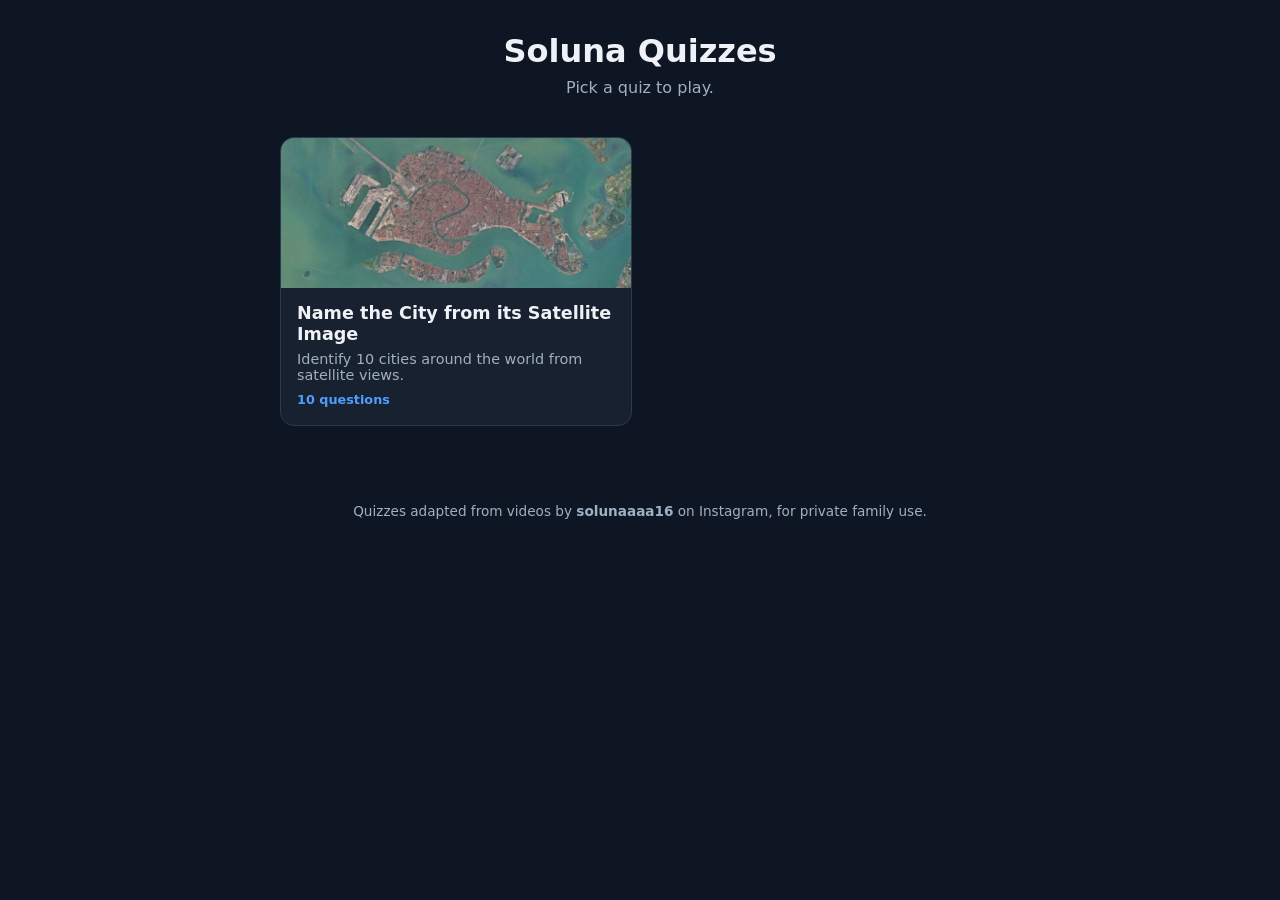
==== docs/index.html @ dc901a47 "Add satellite-cities quiz and quiz site" ====
<!DOCTYPE html>
<html lang="en">
<head>
  <meta charset="UTF-8" />
  <meta name="viewport" content="width=device-width, initial-scale=1.0" />
  <title>Soluna Quizzes</title>
  <link rel="stylesheet" href="css/style.css" />
</head>
<body>
  <header class="site-header">
    <h1>Soluna Quizzes</h1>
    <p class="tagline">Pick a quiz to play.</p>
  </header>

  <main>
    <ul id="quiz-list" class="quiz-list" aria-live="polite">
      <li class="loading">Loading quizzes…</li>
    </ul>
  </main>

  <footer class="site-footer">
    <p>Quizzes adapted from videos by <strong>solunaaaa16</strong> on Instagram, for private family use.</p>
  </footer>

  <script src="js/index.js"></script>
</body>
</html>
---- docs/css/style.css ----
:root {
  --bg: #0f1623;
  --surface: #18212f;
  --surface-2: #212c3d;
  --text: #eef2f7;
  --muted: #9fb0c3;
  --accent: #4f9dff;
  --accent-hover: #6fb0ff;
  --border: #2c3a4f;
  --radius: 14px;
  --max-w: 760px;
}

* { box-sizing: border-box; }

html, body {
  margin: 0;
  padding: 0;
  background: var(--bg);
  color: var(--text);
  font-family: system-ui, -apple-system, "Segoe UI", Roboto, sans-serif;
  -webkit-text-size-adjust: 100%;
}

h1, h2 { font-weight: 650; line-height: 1.2; }

a { color: var(--accent); text-decoration: none; }
a:hover { color: var(--accent-hover); }

/* ---------- Landing page ---------- */
.site-header, .site-footer {
  max-width: var(--max-w);
  margin: 0 auto;
  padding: 2rem 1.25rem 1rem;
  text-align: center;
}
.site-header h1 { margin: 0; font-size: 2rem; }
.tagline { color: var(--muted); margin: .5rem 0 0; }
.site-footer { color: var(--muted); font-size: .85rem; padding-top: 2.5rem; }

.quiz-list {
  list-style: none;
  max-width: var(--max-w);
  margin: 1.5rem auto;
  padding: 0 1.25rem;
  display: grid;
  gap: 1rem;
  grid-template-columns: repeat(auto-fill, minmax(260px, 1fr));
}
.quiz-card { margin: 0; }
.quiz-card-link {
  display: block;
  background: var(--surface);
  border: 1px solid var(--border);
  border-radius: var(--radius);
  overflow: hidden;
  color: inherit;
  transition: transform .12s ease, border-color .12s ease;
}
.quiz-card-link:hover { transform: translateY(-2px); border-color: var(--accent); color: inherit; }
.quiz-card-thumb {
  height: 150px;
  background-size: cover;
  background-position: center;
  background-color: var(--surface-2);
}
.quiz-card-body { padding: .9rem 1rem 1.1rem; }
.quiz-card-title { margin: 0 0 .35rem; font-size: 1.1rem; }
.quiz-card-desc { margin: 0 0 .6rem; color: var(--muted); font-size: .9rem; }
.quiz-card-meta { margin: 0; color: var(--accent); font-size: .8rem; font-weight: 600; }

.loading { color: var(--muted); text-align: center; }

/* ---------- Player ---------- */
.player-body {
  min-height: 100vh;
  display: flex;
  flex-direction: column;
}
.player-header {
  max-width: var(--max-w);
  width: 100%;
  margin: 0 auto;
  padding: 1rem 1.25rem .25rem;
  text-align: center;
  position: relative;
}
.back-link { font-size: .9rem; display: inline-block; margin-bottom: .5rem; }
.player-header h1 { margin: 0; font-size: 1.3rem; }
.progress { color: var(--muted); margin: .25rem 0 0; font-variant-numeric: tabular-nums; letter-spacing: .03em; }

.stage {
  flex: 1;
  max-width: var(--max-w);
  width: 100%;
  margin: 0 auto;
  padding: 1rem 1.25rem;
  display: flex;
  flex-direction: column;
  align-items: center;
}

.visual {
  margin: 0;
  width: 100%;
  background: #000;
  border: 1px solid var(--border);
  border-radius: var(--radius);
  overflow: hidden;
}
.visual img {
  display: block;
  width: 100%;
  height: auto;
  max-height: 60vh;
  object-fit: contain;
  margin: 0 auto;
  background: #000;
}

.prompt {
  font-size: 1.15rem;
  text-align: center;
  margin: 1.1rem 0 1rem;
}

.answer-area {
  width: 100%;
  display: flex;
  flex-direction: column;
  align-items: center;
  min-height: 64px;
}

.answer {
  font-size: 1.6rem;
  font-weight: 700;
  text-align: center;
  padding: .5rem 1rem;
  animation: pop .18s ease;
}
.answer-country { color: var(--muted); font-weight: 500; font-size: 1.1rem; }
@keyframes pop { from { transform: scale(.96); opacity: 0; } to { transform: scale(1); opacity: 1; } }

/* ---------- Buttons ---------- */
.btn {
  font: inherit;
  cursor: pointer;
  border: 1px solid var(--border);
  border-radius: 999px;
  color: var(--text);
  background: var(--surface-2);
  padding: .7rem 1.4rem;
  transition: background .12s ease, border-color .12s ease, opacity .12s ease;
}
.btn:hover { border-color: var(--accent); }
.btn:disabled { opacity: .35; cursor: default; border-color: var(--border); }

.btn-reveal {
  background: var(--accent);
  border-color: var(--accent);
  color: #07203f;
  font-weight: 700;
  font-size: 1.05rem;
  padding: .8rem 1.8rem;
}
.btn-reveal:hover { background: var(--accent-hover); border-color: var(--accent-hover); }
.key-hint { opacity: .6; font-weight: 500; font-size: .85em; }

.nav-bar {
  max-width: var(--max-w);
  width: 100%;
  margin: 0 auto;
  padding: .5rem 1.25rem 1.75rem;
  display: flex;
  justify-content: space-between;
  gap: 1rem;
}
.btn-nav { flex: 1; max-width: 200px; }

.error {
  background: #3a1d22;
  border: 1px solid #6b2f37;
  color: #ffd7dc;
  padding: 1rem;
  border-radius: var(--radius);
  margin: 1rem 0;
  text-align: center;
}

@media (max-width: 480px) {
  .answer { font-size: 1.35rem; }
  .prompt { font-size: 1.05rem; }
}
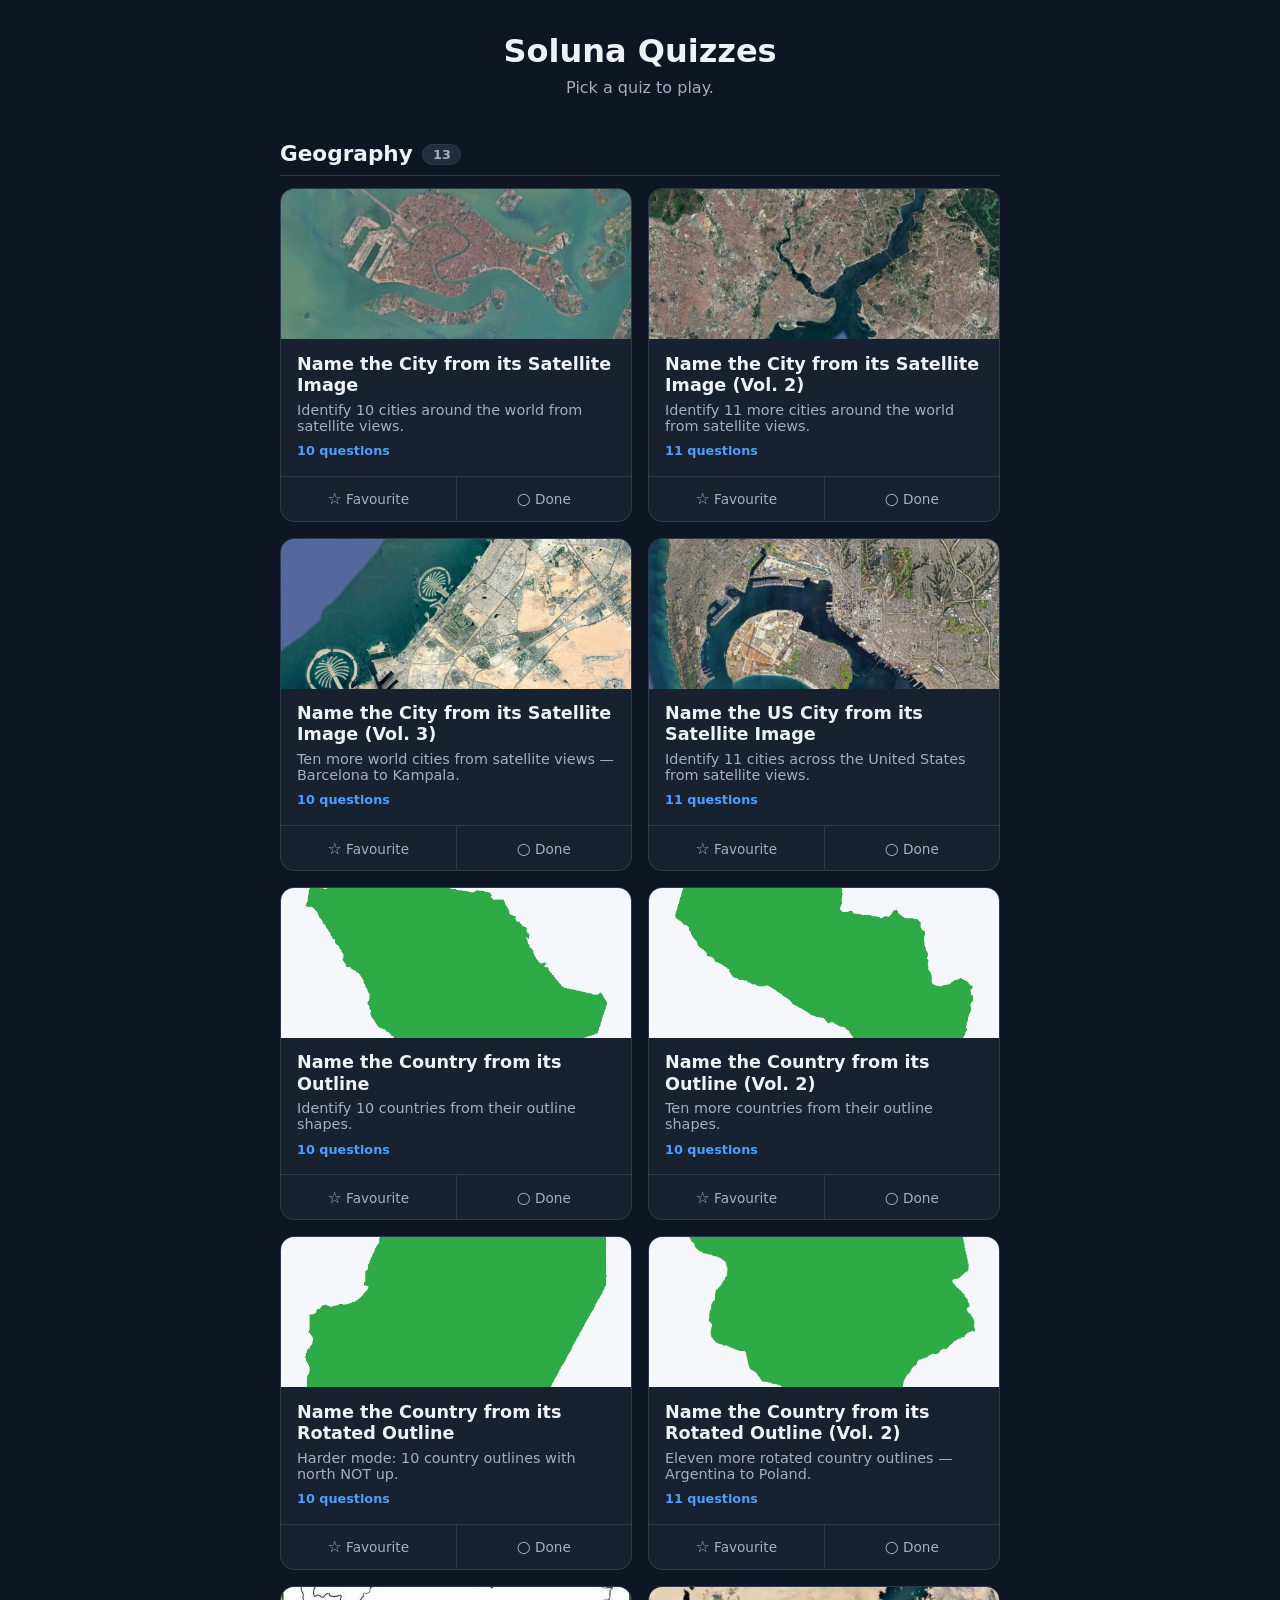
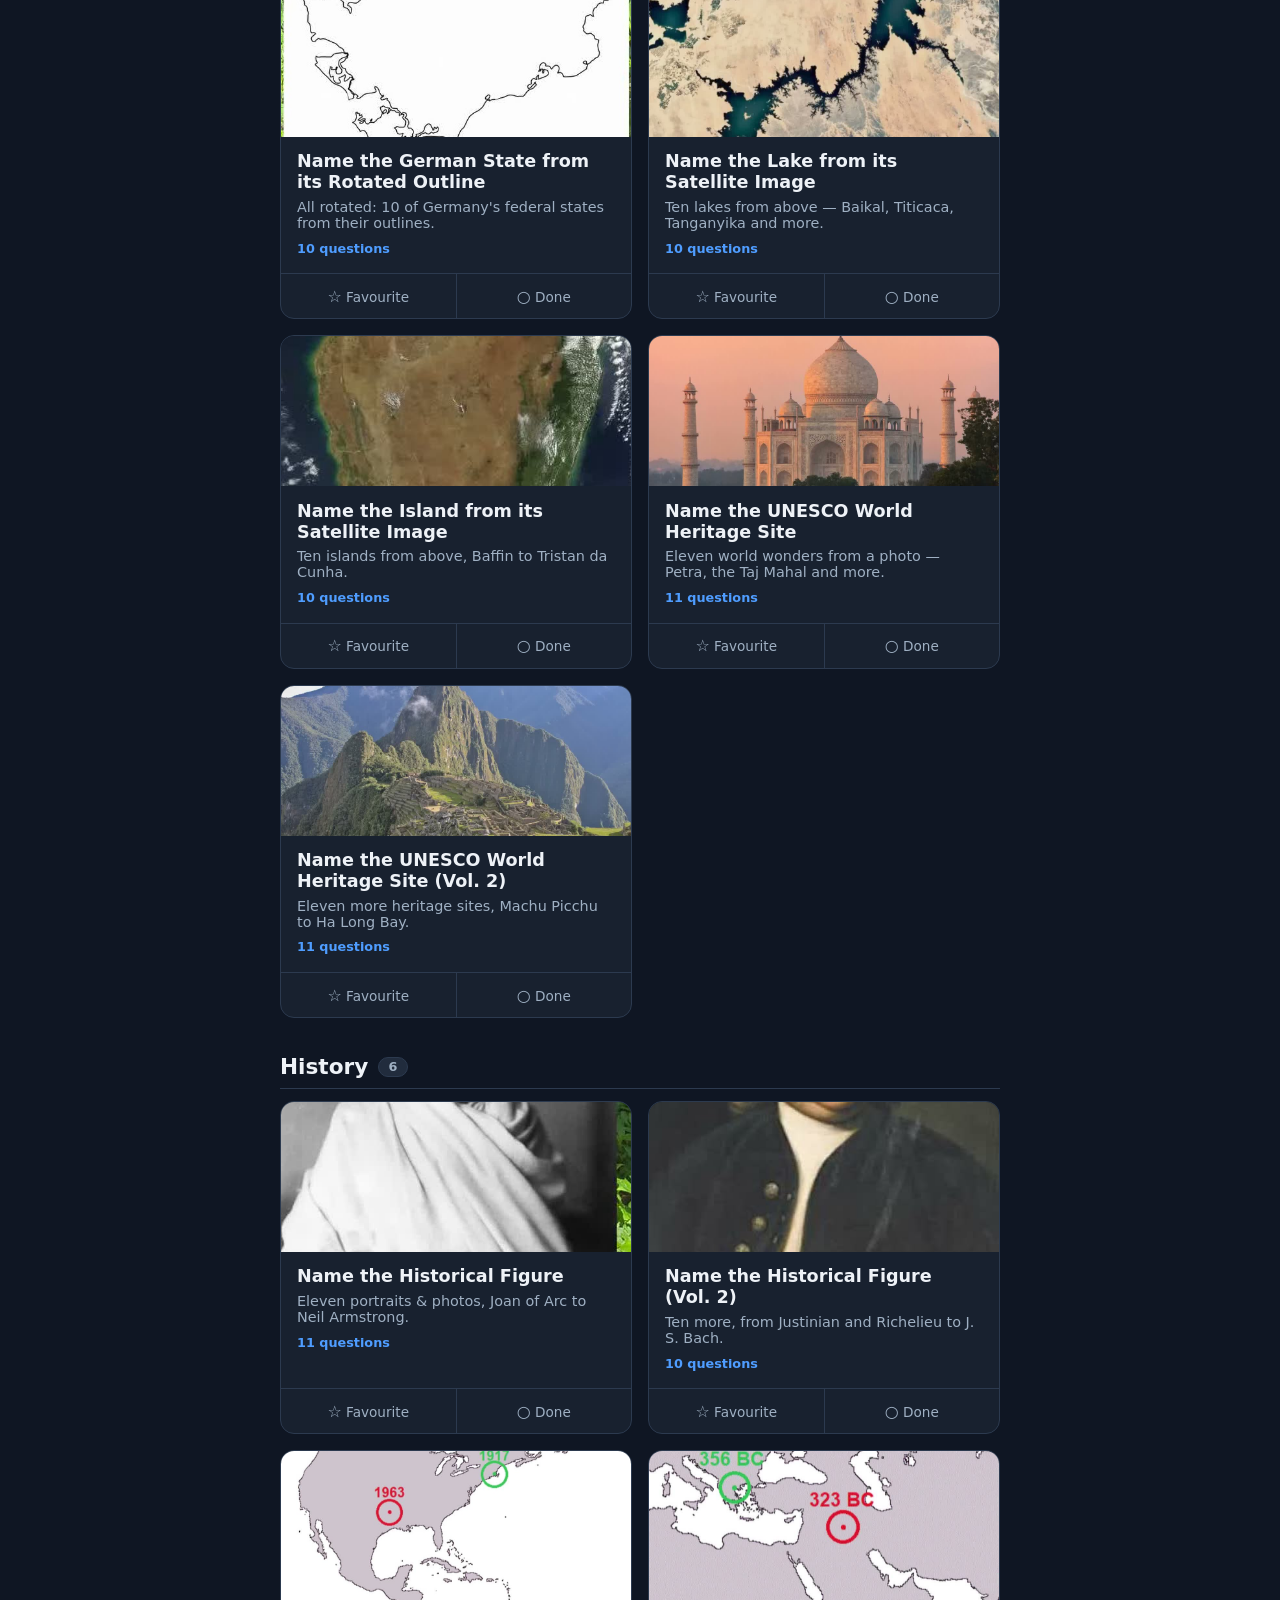
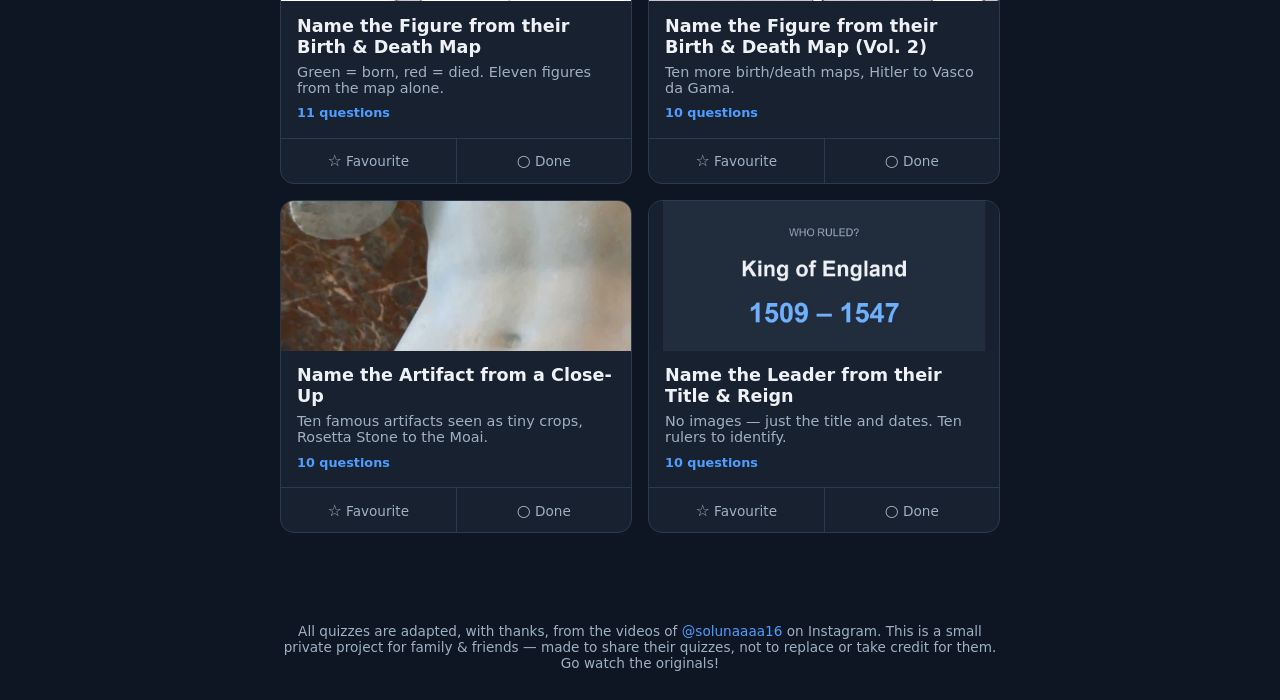
==== commit 98e96019: "Group library by theme; fix Senna/Che map pins; credit @solunaaaa16 - index page now renders quizzes" ====
--- a/docs/index.html
+++ b/docs/index.html
@@ -13,13 +13,16 @@
   </header>
 
   <main>
-    <ul id="quiz-list" class="quiz-list" aria-live="polite">
-      <li class="loading">Loading quizzes…</li>
-    </ul>
+    <div id="quiz-sections" aria-live="polite">
+      <p class="loading">Loading quizzes…</p>
+    </div>
   </main>
 
   <footer class="site-footer">
-    <p>Quizzes adapted from videos by <strong>solunaaaa16</strong> on Instagram, for private family use.</p>
+    <p>All quizzes are adapted, with thanks, from the videos of
+      <a href="https://www.instagram.com/solunaaaa16/" rel="noopener">@solunaaaa16</a> on Instagram.
+      This is a small private project for family &amp; friends — made to share their quizzes, not to
+      replace or take credit for them. Go watch the originals!</p>
   </footer>
 
   <script src="js/index.js"></script>
--- a/docs/css/style.css
+++ b/docs/css/style.css
@@ -38,32 +38,96 @@
 .tagline { color: var(--muted); margin: .5rem 0 0; }
 .site-footer { color: var(--muted); font-size: .85rem; padding-top: 2.5rem; }
 
+.theme-section { margin: 0 auto 2.25rem; max-width: var(--max-w); }
+.theme-heading {
+  display: flex;
+  align-items: center;
+  gap: .6rem;
+  margin: 1.75rem 1.25rem .75rem;
+  padding-bottom: .5rem;
+  font-size: 1.35rem;
+  border-bottom: 1px solid var(--border);
+}
+.theme-count {
+  font-size: .8rem;
+  font-weight: 600;
+  color: var(--muted);
+  background: var(--surface-2);
+  border: 1px solid var(--border);
+  border-radius: 999px;
+  padding: .1rem .6rem;
+}
+
 .quiz-list {
   list-style: none;
   max-width: var(--max-w);
-  margin: 1.5rem auto;
+  margin: 0 auto;
   padding: 0 1.25rem;
   display: grid;
   gap: 1rem;
   grid-template-columns: repeat(auto-fill, minmax(260px, 1fr));
 }
-.quiz-card { margin: 0; }
+.quiz-card {
+  margin: 0;
+  background: var(--surface);
+  border: 1px solid var(--border);
+  border-radius: var(--radius);
+  overflow: hidden;
+  display: flex;
+  flex-direction: column;
+  transition: transform .12s ease, border-color .12s ease;
+}
+.quiz-card:hover { transform: translateY(-2px); border-color: var(--accent); }
 .quiz-card-link {
   display: block;
-  background: var(--surface);
-  border: 1px solid var(--border);
-  border-radius: var(--radius);
-  overflow: hidden;
   color: inherit;
-  transition: transform .12s ease, border-color .12s ease;
-}
-.quiz-card-link:hover { transform: translateY(-2px); border-color: var(--accent); color: inherit; }
+  flex: 1;
+}
+.quiz-card-link:hover { color: inherit; }
 .quiz-card-thumb {
+  position: relative;
   height: 150px;
   background-size: cover;
   background-position: center;
   background-color: var(--surface-2);
 }
+.done-badge {
+  position: absolute;
+  top: .55rem;
+  right: .55rem;
+  background: #1f7a4d;
+  color: #fff;
+  font-size: .72rem;
+  font-weight: 700;
+  padding: .2rem .5rem;
+  border-radius: 999px;
+  opacity: 0;
+  transition: opacity .12s ease;
+}
+.quiz-card.is-done .done-badge { opacity: 1; }
+.quiz-card.is-done .quiz-card-thumb { filter: saturate(.6) brightness(.85); }
+
+.quiz-card-marks {
+  display: flex;
+  border-top: 1px solid var(--border);
+}
+.mark-btn {
+  flex: 1;
+  font: inherit;
+  font-size: .85rem;
+  cursor: pointer;
+  background: transparent;
+  border: none;
+  color: var(--muted);
+  padding: .7rem .5rem;
+  min-height: 44px;
+  transition: background .12s ease, color .12s ease;
+}
+.mark-btn + .mark-btn { border-left: 1px solid var(--border); }
+.mark-btn:hover { background: var(--surface-2); color: var(--text); }
+.mark-icon { font-size: 1rem; }
+.mark-fav.on { color: #ffce4f; }
+.mark-done.on { color: #4fd08a; }
 .quiz-card-body { padding: .9rem 1rem 1.1rem; }
 .quiz-card-title { margin: 0 0 .35rem; font-size: 1.1rem; }
 .quiz-card-desc { margin: 0 0 .6rem; color: var(--muted); font-size: .9rem; }
@@ -112,7 +176,7 @@
   display: block;
   width: 100%;
   height: auto;
-  max-height: 60vh;
+  max-height: 74vh;
   object-fit: contain;
   margin: 0 auto;
   background: #000;
@@ -191,4 +255,13 @@
 @media (max-width: 480px) {
   .answer { font-size: 1.35rem; }
   .prompt { font-size: 1.05rem; }
-}
+
+  /* Don't let the stage stretch to full height — otherwise the nav bar is
+     pushed to the very bottom of the screen, behind the phone's system
+     buttons. Let it flow right under the Show answer / answer area. */
+  .stage { flex: none; }
+  .nav-bar {
+    padding-top: .25rem;
+    padding-bottom: calc(1rem + env(safe-area-inset-bottom, 0px));
+  }
+}
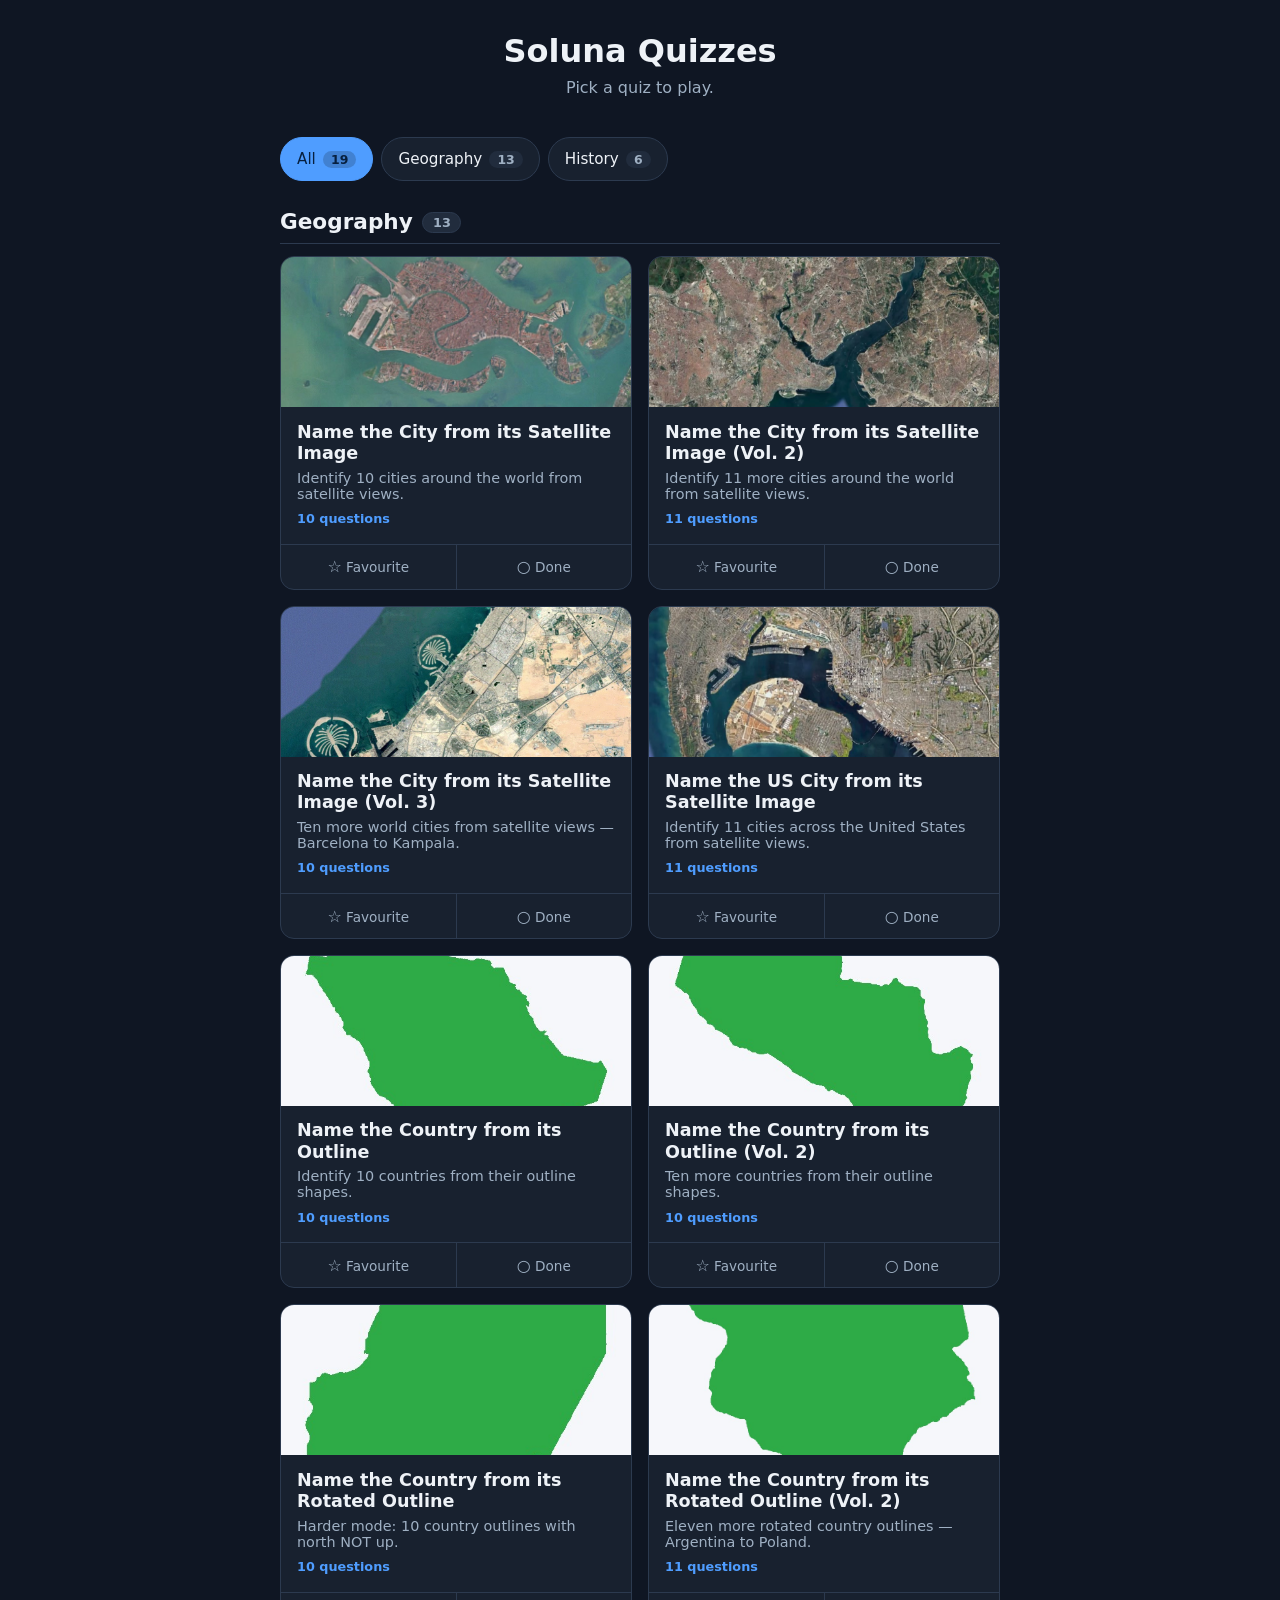
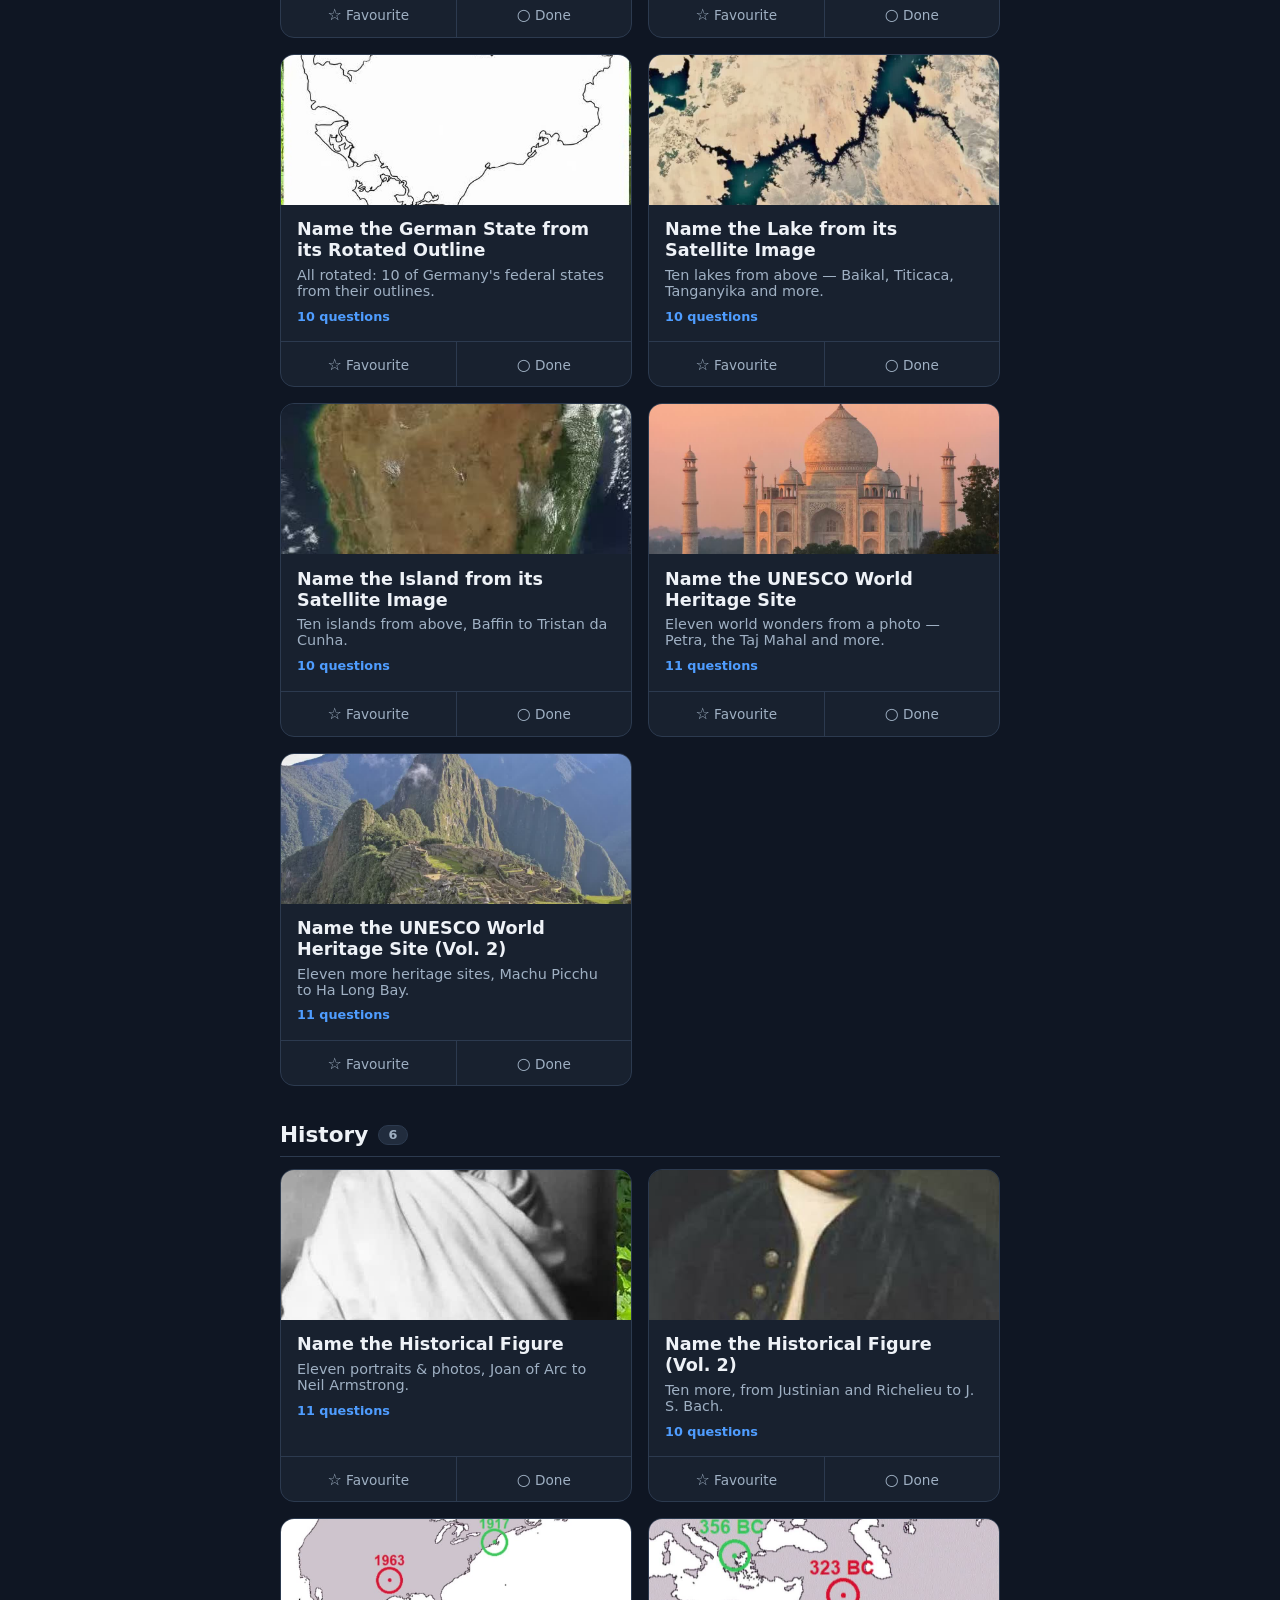
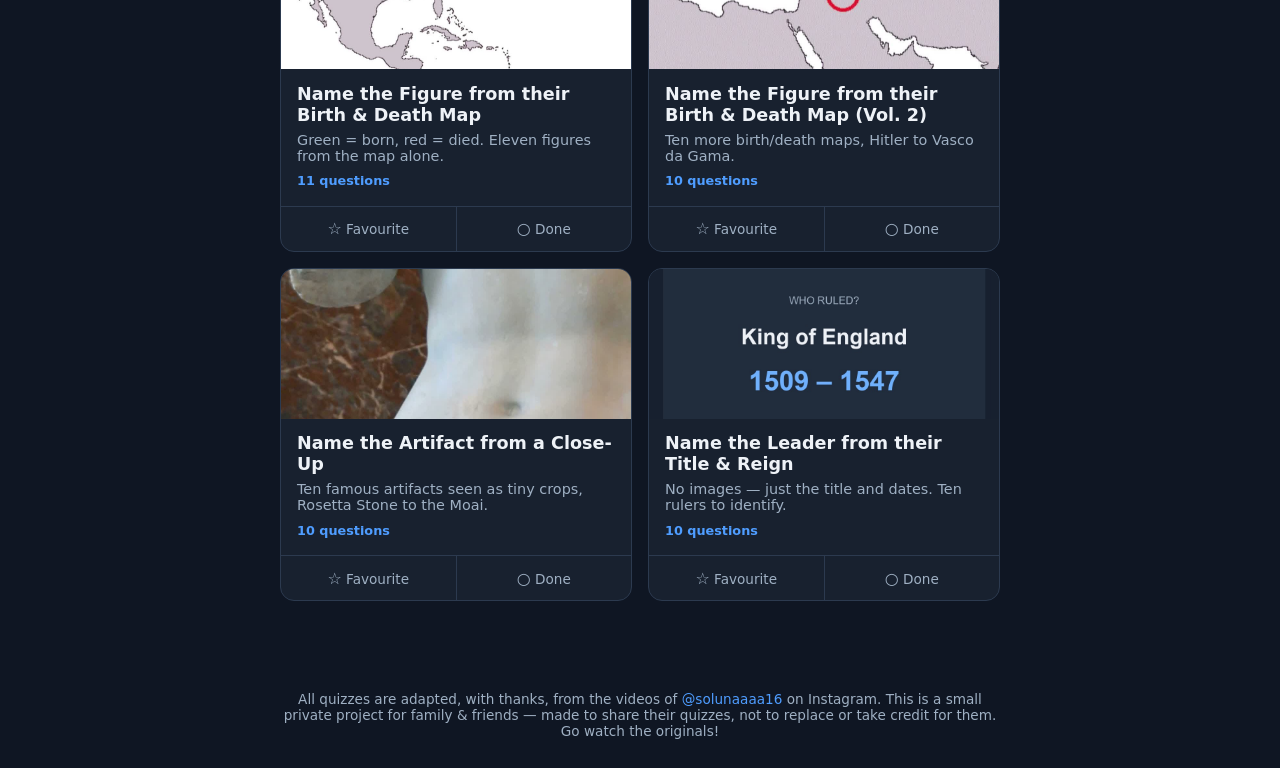
==== commit 088f5146: "Keep strike-X in maps quiz; add theme filter toggles - maps quiz (Che, Diana, Freddie, Senna): resto" ====
--- a/docs/index.html
+++ b/docs/index.html
@@ -13,6 +13,7 @@
   </header>
 
   <main>
+    <div id="theme-toggle" class="theme-toggle" role="tablist" aria-label="Filter quizzes by theme"></div>
     <div id="quiz-sections" aria-live="polite">
       <p class="loading">Loading quizzes…</p>
     </div>
--- a/docs/css/style.css
+++ b/docs/css/style.css
@@ -38,7 +38,43 @@
 .tagline { color: var(--muted); margin: .5rem 0 0; }
 .site-footer { color: var(--muted); font-size: .85rem; padding-top: 2.5rem; }
 
+.theme-toggle {
+  max-width: var(--max-w);
+  margin: 1.5rem auto .5rem;
+  padding: 0 1.25rem;
+  display: flex;
+  flex-wrap: wrap;
+  gap: .5rem;
+}
+.toggle-btn {
+  font: inherit;
+  font-size: .95rem;
+  cursor: pointer;
+  color: var(--text);
+  background: var(--surface);
+  border: 1px solid var(--border);
+  border-radius: 999px;
+  padding: .5rem 1rem;
+  min-height: 44px;
+  display: inline-flex;
+  align-items: center;
+  gap: .45rem;
+  transition: background .12s ease, border-color .12s ease, color .12s ease;
+}
+.toggle-btn:hover { border-color: var(--accent); }
+.toggle-btn.is-active { background: var(--accent); border-color: var(--accent); color: #07203f; }
+.toggle-count {
+  font-size: .78rem;
+  font-weight: 700;
+  background: rgba(0, 0, 0, .18);
+  color: inherit;
+  border-radius: 999px;
+  padding: .05rem .5rem;
+}
+.toggle-btn:not(.is-active) .toggle-count { background: var(--surface-2); color: var(--muted); }
+
 .theme-section { margin: 0 auto 2.25rem; max-width: var(--max-w); }
+.theme-section[hidden] { display: none; }
 .theme-heading {
   display: flex;
   align-items: center;
